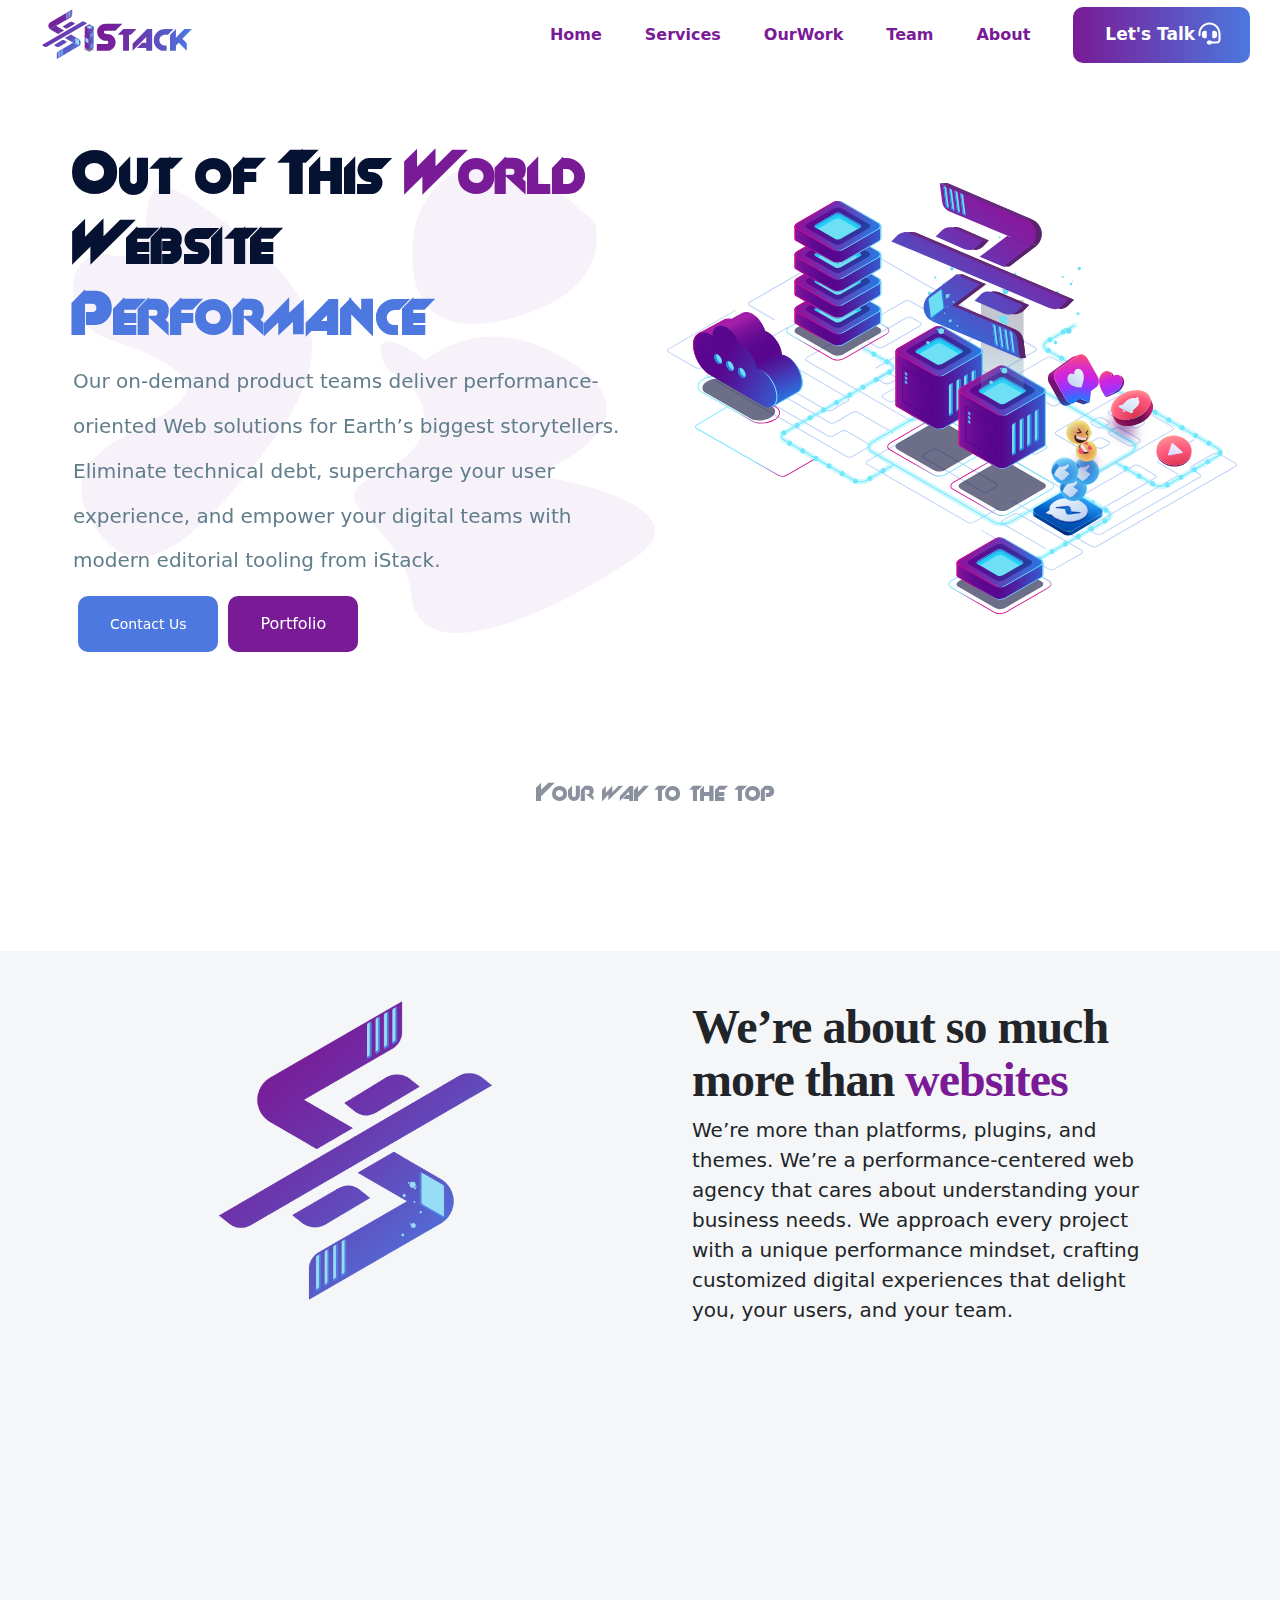
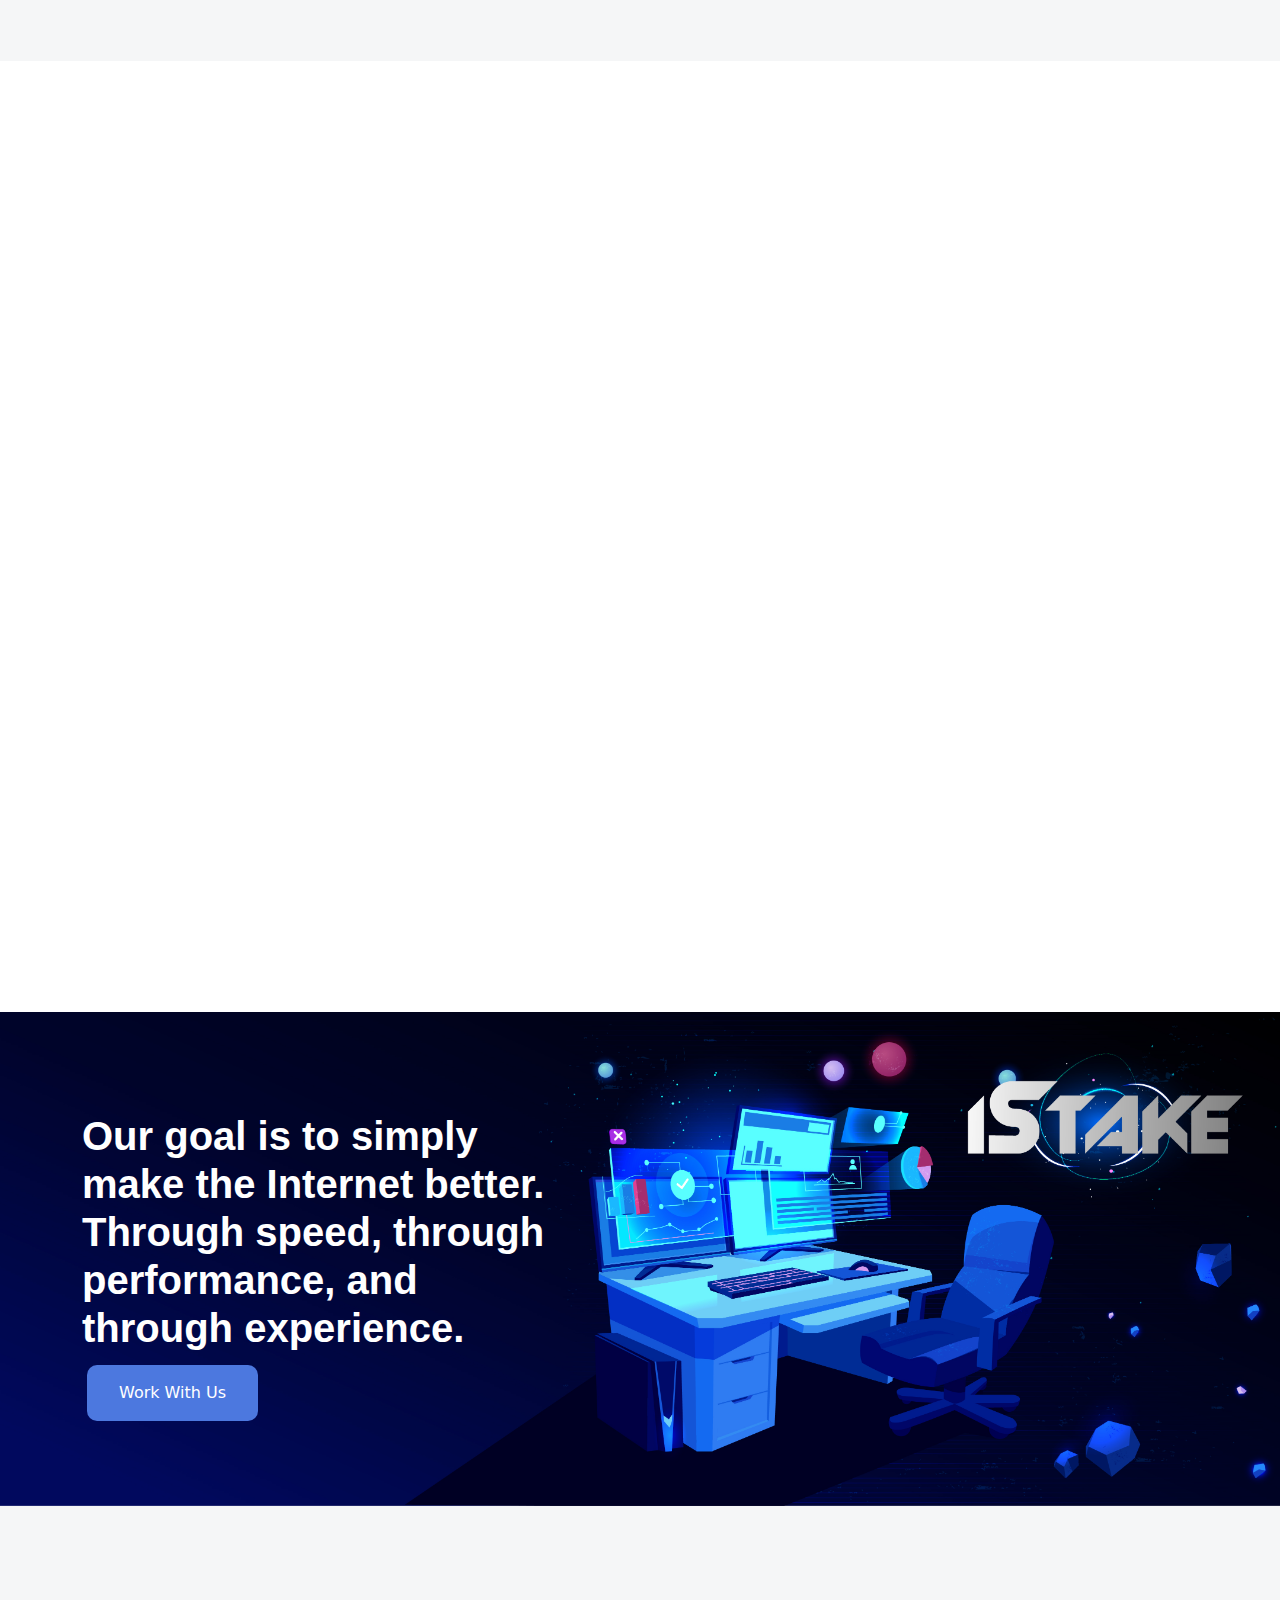
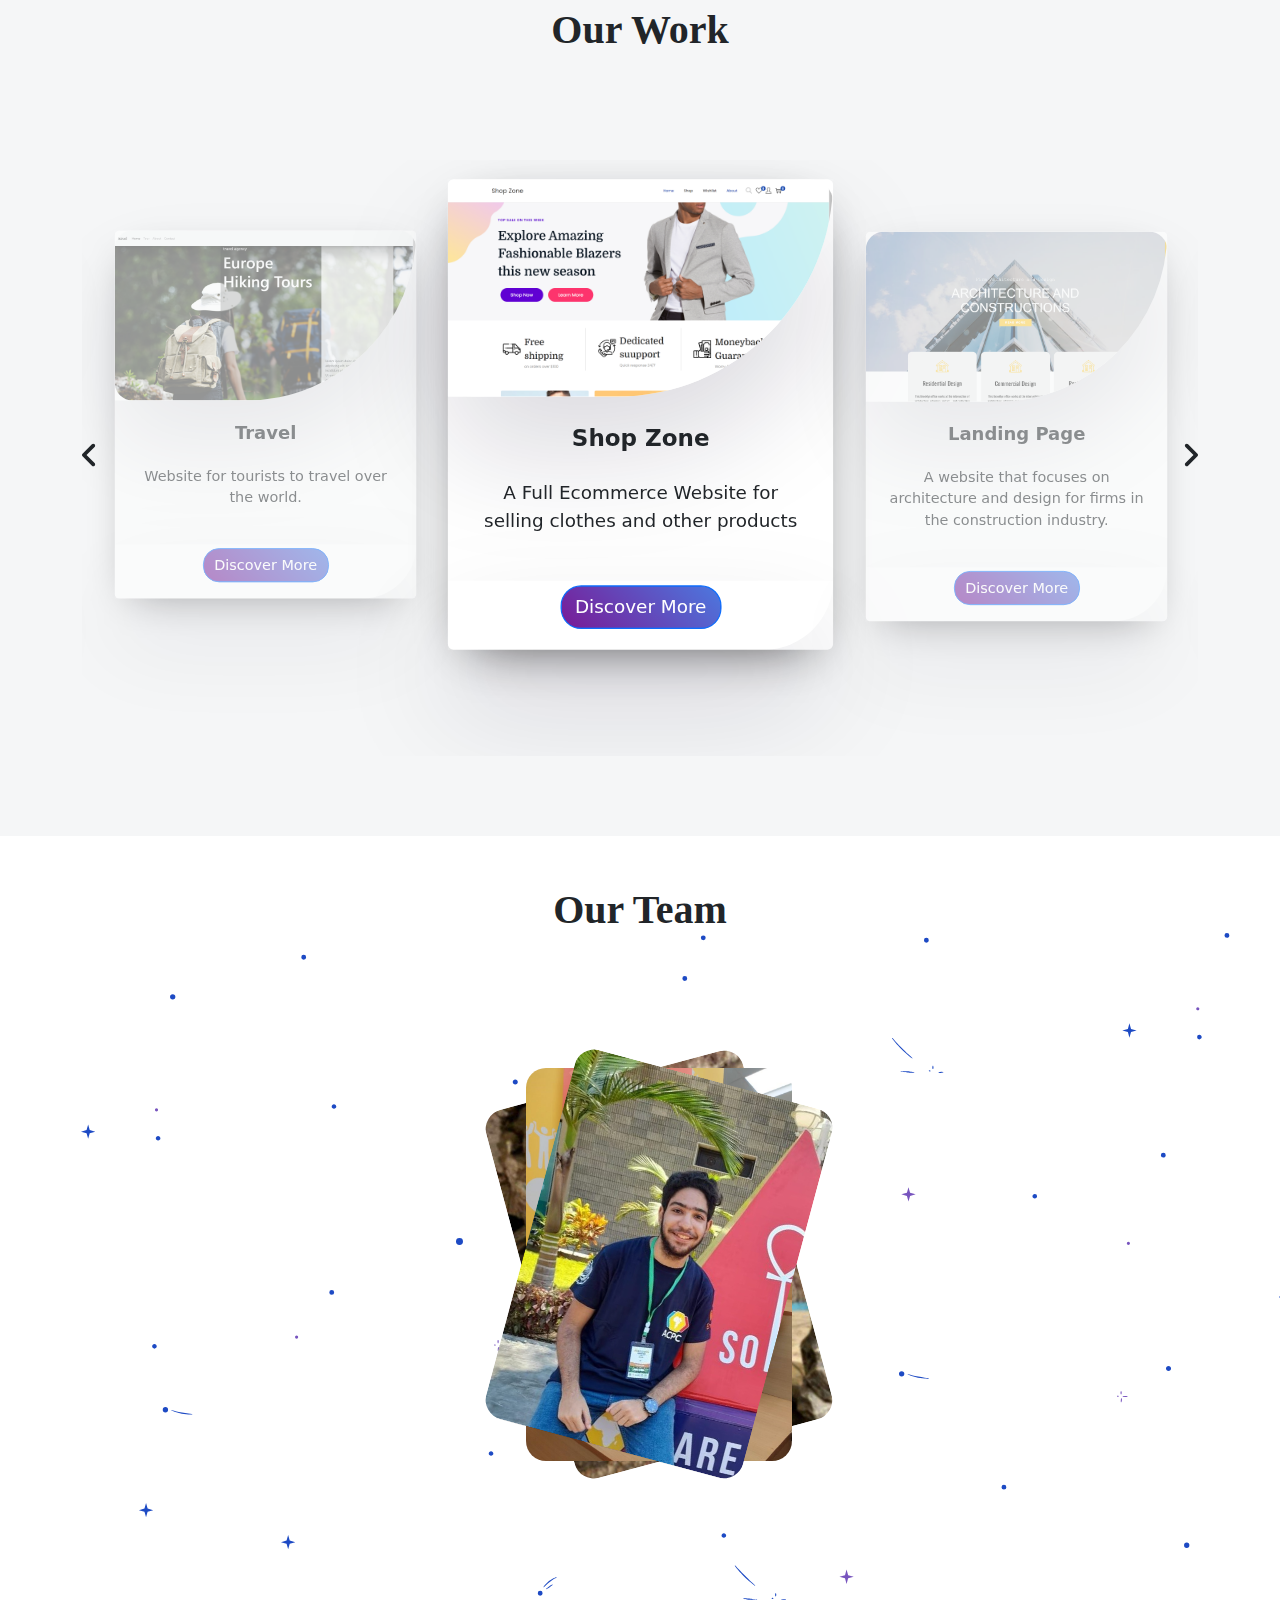
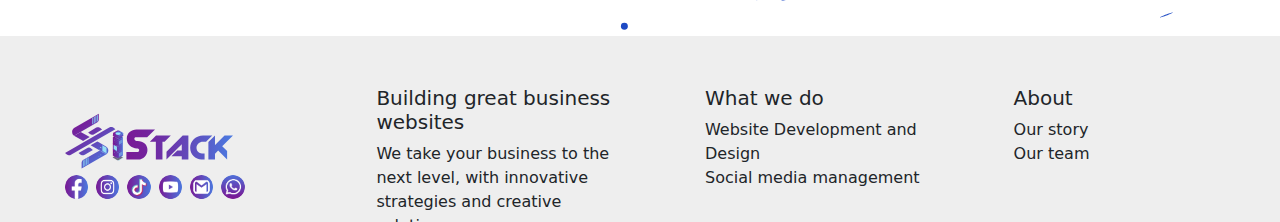
==== index.html @ cc48e47a "AddPage" ====
<!DOCTYPE html>
<html lang="en">
<head>
    <meta charset="UTF-8">
    <meta name="viewport" content="width=device-width, initial-scale=1.0">
    <link rel="stylesheet" href="cssFiles/css/all.min.css">
    <link rel="stylesheet" href="cssFiles/css/bootstrap.min.css">
    <link rel="stylesheet" href="aos.css">
    <link rel="stylesheet" href="style.css">
    <link rel="stylesheet" href="team.css">
    <link rel="stylesheet" href="responsive.css">
    <link rel="stylesheet" href="owl.carousel.min.css">
    <link rel="stylesheet" href="styleSlider.css">
    <link rel="icon" type="image/x-icon" href="Images/brand.png">
    <title>iStack</title>
    
</head>
<body>

    <div class="loading">
        <img src="Images/StackAnimation.gif" alt="">
    </div>
    <!-- 
        5rem 80%
        ?    100%
    -->
    <!-- <img src="Images/HOME.svg" class="RightImageEdited" alt=""  > -->
    <nav class="nav nav-bar" style="position: revert;">
        <div class="barbar"></div>
            <div class="row">
                <div class="col-lg-3" style="height: 100%;z-index: 50;">
                    <!-- <span class="LogoSpan">WebStack</span> -->
                    <img src="Images/Istack 6.svg" width="150px" alt="">
                </div>
    
                <div class="col-lg-9 RightNav" style="position: relative;
                height: 100%;
                z-index: 162;">
                    <ul class="list-unstyled">
                        <li class="list-inline-item"><a href="">Home</a></li>
                        <li class="list-inline-item"><a href="#Services">Services</a> </li>
                        <li class="list-inline-item"><a href="#OurWork">OurWork</a> </li>
                        <li class="list-inline-item"><a href="#Team"> Team</a></li>
                        <li class="list-inline-item"><a href="">About</a> </li>
                        <li class="list-inline-item"><button class="btn btn-primary TalkBtn">Let's Talk <i class="fa-solid fa-headset"></i></button> </li>
                    </ul>
                </div>
            </div>
    </nav>

    <!-- First Section -->
    <section class="FirstSection" style="padding-top: 70px; " >
        <div class="FirstContainer">
            <div class="row">
                <div class="col-lg-6 RightSideText" style="position: relative;" data-aos="fade-right">
                    <img src="Images/text background.svg" style="opacity: 20%; position: absolute;z-index: -1;" alt="">
                    <h1>Out of This 
                        <span>
                            World
                        </span> Website     
                        <br> 
                        <span style="color: #4C78DF;">Performance</span>
                    </h1>
                    <h5>
                        Our on-demand product teams deliver performance-oriented Web 
                        solutions for Earth’s biggest storytellers. Eliminate technical debt, 
                        supercharge your user experience, and empower your digital teams with modern 
                        editorial tooling from iStack.
                    </h5>
                    
                    <div style="display: flex;
                    justify-content: center;">
                        <button class="LearnBtn" style="font-size: 14px;">Contact Us</button>
                        <button class="LearnBtn">Portfolio</button>
                    </div>
                    

                </div>
                <div class="col-lg-6 RightImage" style="display: flex;justify-content: center; 
                align-items: center;" data-aos="fade-left" >
                <!-- data-aos="fade-left" -->
                    <img  src="Images/HOME.svg" width="100%" alt="">
                </div>
                <div class="col-lg-12 BrandContainer">
                    <div class="row">

                        <div class="col-lg-12 BrandHeader" data-aos="fade-down">
                            <h3>Your way to the top</h3>
                        </div>
                        

                        <div class="col-lg-3 Brand" data-aos="fade-right">
                            <img src="Images/Asp2.png" width="120px" alt="" >
                            <span>Asp.Net</span>
                        </div>

                        <div class="col-lg-3 Brand" data-aos="fade-right">
                            <img src="Images/React.png" width="70px" alt="">
                            <span>React</span>
                        </div>

                        <div class="col-lg-3 Brand" data-aos="fade-left">
                            <img src="Images/Angular.png" width="80px" alt="" >
                            <span>Angular</span>
                        </div>

                        <div class="col-lg-3 Brand"  data-aos="fade-left">
                            <img src="Images/Wordpress.png" width="80px" alt="">
                            <span>Wordpress</span>
                        </div>

                    </div>
                </div>
            </div>
        </div>

    </section>
    <div data-aos="fade-down" style="display: none !important; width: 100%; display: flex; justify-content: center;align-items: start; position: relative;">
        <img src="Images/UnderLine.png" width="50%" alt="" style="position: absolute; top: -55px;z-index: 1;">
        <img src="Images/UnderLine.png" width="50%" alt="" style="position: absolute; top: -55px; left: 50%; z-index: 1;">
    </div>
    <section class="WeAreSection">
        <div class="container">
            <div class="row">
                <div class="col-lg-6 WeAreLeft">
                    <img src="Images/brand.png" width="50%" alt="">
                </div>
                <div class="col-lg-6 WeAreRight">
                    <h1>    
                        We’re about so much <br> more than <span> websites</span>
                    </h1>
                    <h5>
                        We’re more than platforms, plugins, 
                        and themes. We’re a performance-centered 
                        web agency that cares about  understanding 
                        your business needs. We approach every project with a 
                        unique performance mindset, crafting customized digital 
                        experiences that delight you, your users, and your team.
                    </h5>
                    
                </div>
                
            </div>
        </div>
    </section>
    <section class="ConsCardsSection" style="overflow: hidden; padding-bottom: 80px;">
        <div class="container">
            <div class="row">
                <div class="col-lg-4"  data-aos="fade-right">
                    <div class="card CardsCons">
                        <h4>Page Speed</h4>
                        <span>How quickly can you deliver a digital experience to your users?
                        </span>
                    </div>
                </div>
                <div class="col-lg-4" data-aos="flip-right"> 
                    <div class="card CardsCons">
                        <h4>Delightful Outcomes</h4>
                        <span>How easily can users navigate and use your site?
                        </span>
                    </div>
                </div>               
                <div class="col-lg-4" data-aos="fade-left">
                    <div class="card CardsCons">
                        <h4>Reliability</h4>
                        <span>How well does your site continue to deliver the best possible experience?
                        </span>
                    </div>
                </div>
            </div>
        </div>

        <div data-aos="fade-up"  style="display: none !important; width: 100%; display: flex; justify-content: center;align-items: start; position: relative;">
            <img src="Images/UnderLine.png" width="50%" alt="" style="transform: rotate(180deg); position: absolute; bottom: -130px;z-index: 1;">
            <img src="Images/UnderLine.png" width="50%" alt="" style="transform: rotate(180deg); position: absolute; bottom: -130px; right: 50%; z-index: 1;">
        </div>
    </section>

    <section id="Services" class="ServicesSection">
        <div class="Servcontainer">
            <div class="row">
                <div class="col-lg-12 ServicesHeader" style="padding: 20px;" data-aos="fade-down">
                    <h1>Our Services</h1>
                </div>

                <div class="row" style="justify-content: center;">
                    




                                        <!-- Landing Pages Card -->

                    
                                        <div class="col-lg-5 card CardsContainer ServicesCard" style="height: auto; padding: 0;
                                        box-shadow: rgba(60, 64, 67, 0.3) 0px 1px 2px 0px, rgba(60, 64, 67, 0.15) 0px 2px 6px 2px;                    
                                        border-radius: 20px !important;" data-aos="fade-right">
                                            <div class="" style="padding-left: 30px; height: 100%;">
                    
                                                <div class="row" style="height: 100%;"> 
                    
                                                    <div class="col-lg-5" style="display: flex; justify-content: center; flex-direction: column;">
                                                        <div class="col-lg-12 ServicesCardHeader">
                                                            <h1 style="font-family: slant; font-size: 45px; text-wrap: nowrap; color: #5e1473;">Landing <br> Pages</h1>
                                                        </div>
                                                        <div class="col-lg-12 CardText">
                                                            <span style="color: #5e1473;">Eye-catching designs and high-performance optimization to boost conversions and maximize your returns.</span>
                                                        </div>
                                                        <div class="col-lg-12 DiscoverBtn">
                                                            <a class="btn" style=" background-color: #5e1473; color: white; padding: 10px 12px 10px 12px; font-size: 14px; border-radius: 20px;" href="">Read More</a>
                                                        </div>
                                                    </div>
                    
                                                    <div class="col-lg-7">
                                                        <img src="Images/landing_pagesCard.png" width="100%" height="100%" alt="">
                                                    </div>
                                                    
                                                </div>
                    
                                            </div>
                                        </div>
                    
                    





                                        

                    <!-- Ecommerce Card -->
                    <div class="col-lg-5 card CardsContainer ServicesCard" style="height: auto; padding: 0;
                    box-shadow: rgba(60, 64, 67, 0.3) 0px 1px 2px 0px, rgba(60, 64, 67, 0.15) 0px 2px 6px 2px;                    
                    border-radius: 20px !important;" data-aos="fade-left">
                    <div class="" style="padding-left: 30px; height: 100%;">

                        <div class="row" style="height: 100%;">

                            <div class="col-lg-5" style="display: flex; justify-content: center; flex-direction: column;">
                                <div class="col-lg-12 ServicesCardHeader">
                                    <h1 style="font-family: slant; font-size: 45px; text-wrap: nowrap; color: #9e005d;">Ecommerce <br> Solutions</h1>
                                </div>
                                <div class="col-lg-12 CardText">
                                    <span style="color: #9e005d;">Empower your online presence with powerful, flexible platforms for seamless growth and success.</span>
                                </div>
                                <div class="col-lg-12 DiscoverBtn">
                                    <a class="btn" style=" background-color: #9e005d; color: white; padding: 10px 12px 10px 12px; font-size: 14px; border-radius: 20px;" href="">Read More</a>
                                </div>
                            </div>

                            <div class="col-lg-7">
                                <img src="Images/ecommerce_card.png" width="100%" height="100%" alt="">
                            </div>
                            
                        </div>

                    </div>
                </div>
                    

                    <!-- Portfolio card -->
                    <div class="col-lg-5 card CardsContainer ServicesCard" style="height: auto; padding: 0;
                        box-shadow: rgba(60, 64, 67, 0.3) 0px 1px 2px 0px, rgba(60, 64, 67, 0.15) 0px 2px 6px 2px;                    
                        border-radius: 20px !important;" data-aos="fade-right">
                        <div class="" style="padding-left: 30px; height: 100%;">

                            <div class="row" style="height: 100%;">

                                <div class="col-lg-5" style="display: flex; justify-content: center; flex-direction: column;">
                                    <div class="col-lg-12 ServicesCardHeader">
                                        <h1 style="font-family: slant; font-size: 45px; text-wrap: nowrap; color: #2B6299;">Portfolio</h1>
                                    </div>
                                    <div class="col-lg-12 CardText">
                                        <span style="color: #2B6299;">Elevate your brand with our captivating portfolio, showcasing excellence in design and innovation.</span>
                                    </div>
                                    <div class="col-lg-12 DiscoverBtn">
                                        <a class="btn btn-primary" style=" background-color: #2B6299; color: white; padding: 10px 12px 10px 12px; font-size: 14px; border-radius: 20px;" href="">Read More</a>
                                    </div>
                                </div>

                                <div class="col-lg-7">
                                    <img src="Images/portCard.png" width="100%" height="100%" alt="">
                                </div>
                                
                            </div>

                        </div>
                    </div>








                    






<!-- Platforms Card -->


                    
                    <div class="col-lg-5 card CardsContainer ServicesCard" style="height: auto; padding: 0;
                    box-shadow: rgba(60, 64, 67, 0.3) 0px 1px 2px 0px, rgba(60, 64, 67, 0.15) 0px 2px 6px 2px;                    
                    border-radius: 20px !important;" data-aos="fade-left">
                        <div class="" style="padding-left: 30px;height: 100%;">

                            <div class="row" style="height: 100%;">

                                <div class="col-lg-5" style="display: flex; justify-content: center; flex-direction: column;">
                                    <div class="col-lg-12 ServicesCardHeader">
                                        <h1 style="font-family: slant; font-size: 45px; text-wrap: nowrap; color: #3c36ba;">Platforms</h1>
                                    </div>
                                    <div class="col-lg-12 CardText">
                                        <span style="color: #3c36ba;">Empower your online presence with powerful, flexible platforms for seamless growth and success.</span>
                                    </div>
                                    <div class="col-lg-12 DiscoverBtn">
                                        <a class="btn btn-primary" style=" background-color: #3c36ba; color: white; padding: 10px 12px 10px 12px; font-size: 14px; border-radius: 20px;" href="">Read More</a>
                                    </div>
                                </div>

                                <div class="col-lg-7">
                                    <img src="Images/platformsCard.png" width="100%" height="100%" alt="">
                                </div>
                                
                            </div>

                        </div>
                    </div>










                    
                </div>
                



            </div>
        </div>
    </section>



    <section class="GoalSection">
        <div class="container">
            <div class="row">
                <div class="col-lg-6  GoalHeader">
                    <div class="row">
                        <div class="col-lg-12 GoalHeaderContainer">
                            <h1>Our goal is to simply make 
                                the Internet better. Through speed, 
                                through performance, and through experience.
                            </h1>
                        </div>
                        <div class="col-lg-12">
                            <button class="LearnBtn">Work With Us</button>
                        </div>
                    </div>
                </div>
                <!-- <div class="col-lg-6">
                    <img src="Images/Goal.png" width="100%" alt="">
                </div> -->
            </div>
        </div>
    </section>



    <section id="OurWork" class="OurWorkSection">
        <div class="container">
            <div class="row WorkCardsContainer">
                <div class="col-lg-12 WorkHeader">
                    <h1>
                        Our Work
                    </h1>
                </div>
                <div class="col-lg-12">
                    <div id="slider" class="pt-5">
                        <div>
                            <div class="slider">
                                <div class="owl-carousel">
                                    <div class="slider-card">
                                        <div class="d-flex justify-content-center align-items-center mb-4">
                                            <img src="Images/Ecommerce1.png" alt="" >
                                        </div>
                                        <h5 class="mb-0 text-center"><b>Shop Zone</b></h5>
                                        <p class="text-center p-4">A Full Ecommerce Website for selling clothes and other products                                        </p>
                                        <div class="col-lg-12" style="
                                                display: flex;
                                                justify-content: center;
                                                align-items: center;
                                                padding-bottom: 18px;
                                                padding-top: 4px;
                                            ">
                                                <a href="https://dev-shop-zone.pantheonsite.io/" class="btn btn-primary" style="
                                                background-image: linear-gradient(45deg, #791a96,#4C78DF);
                                                border-radius: 18px;
                                            ">Discover More</a>
                                        </div>
                                    </div>
                                    <div class="slider-card">
                                        <div class="d-flex justify-content-center align-items-center mb-4">
                                            <img src="Images/LandingPageScreen.png" alt="">
                                        </div>
                                        <h5 class="mb-0 text-center"><b>Landing Page</b></h5>
                                        <p class="text-center p-4">A website that focuses on architecture and design for firms in the construction industry.</p>
                                        
                                        <div class="col-lg-12" style="
                                                display: flex;
                                                justify-content: center;
                                                align-items: center;
                                                padding-bottom: 18px;
                                                padding-top: 4px;
                                            ">
                                                <a href="https://kerolosaminfahmy.github.io/Template1-/" class="btn btn-primary" style="
                                                background-image: linear-gradient(45deg, #791a96,#4C78DF);
                                                border-radius: 18px;
                                            ">Discover More</a>
                                        </div>
                                    </div>
                                    <div class="slider-card">
                                        <div class="d-flex justify-content-center align-items-center mb-4">
                                            <img src="Images/PlatformScreen.png" alt="">
                                        </div>
                                        <h5 class="mb-0 text-center"><b>Elka2ed Platform</b></h5>
                                        <p class="text-center p-4">An Educational Platform for Students in High-School.</p>
                                        <div class="col-lg-12" style="
                                        display: flex;
                                        justify-content: center;
                                        align-items: center;
                                        padding-bottom: 18px;
                                        padding-top: 4px;
                                    ">
                                        <a href="http://anton123-001-site1.atempurl.com/" class="btn btn-primary" style="
                                        background-image: linear-gradient(45deg, #791a96,#4C78DF);
                                        border-radius: 18px;
                                    ">Discover More</a>
                                </div>
                                    </div>
                                    <div class="slider-card">
                                        <div class="d-flex justify-content-center align-items-center mb-4">
                                            <img src="Images/FeanScreen.png" alt="">
                                        </div>
                                        <h5 class="mb-0 text-center"><b>Fean</b></h5>
                                        <p class="text-center p-4"> online menu of food for a restaurant It allows customers to view the menu items, prices, and descriptions.</p>
                                        <div class="col-lg-12" style="
                                        display: flex;
                                        justify-content: center;
                                        align-items: center;
                                        padding-bottom: 18px;
                                        padding-top: 4px;
                                    ">
                                        <a href="https://kerolosaminfahmy.github.io/Feane/" class="btn btn-primary" style="
                                        background-image: linear-gradient(45deg, #791a96,#4C78DF);
                                        border-radius: 18px;
                                    ">Discover More</a>
                                </div>
                                    </div>
                                    <div class="slider-card">
                                        <div class="d-flex justify-content-center align-items-center mb-4">
                                            <img src="Images/CleaningScreen.png" alt="">
                                        </div>
                                        <h5 class="mb-0 text-center"><b>Cleaning company</b></h5>
                                        <p class="text-center p-4">A website for Booking cleaning services in USA.</p>
                                        <div class="col-lg-12" style="
                                        display: flex;
                                        justify-content: center;
                                        align-items: center;
                                        padding-bottom: 18px;
                                        padding-top: 4px;
                                    ">
                                        <a href="http://samanthas5starcleaning.com/" class="btn btn-primary" style="
                                        background-image: linear-gradient(45deg, #791a96,#4C78DF);
                                        border-radius: 18px;
                                    ">Discover More</a>
                                </div>
                                    </div>
                                    <div class="slider-card">
                                        <div class="d-flex justify-content-center align-items-center mb-4">
                                            <img src="Images/CinmaHub.png" alt="">
                                        </div>
                                        <h5 class="mb-0 text-center"><b>Cinema-Hub</b></h5>
                                        <p class="text-center p-4">A Full-Stack Project for watching Movies and series.</p>
                                        <div class="col-lg-12" style="
                                        display: flex;
                                        justify-content: center;
                                        align-items: center;
                                        padding-bottom: 18px;
                                        padding-top: 4px;
                                    ">
                                        <button class="btn btn-primary" style="
                                        background-image: linear-gradient(45deg, #791a96,#4C78DF);
                                        border-radius: 18px;
                                    ">Discover More</button>
                                </div>
                                    </div>
                                    <div class="slider-card">
                                        <div class="d-flex justify-content-center align-items-center mb-4">
                                            <img src="Images/AnimeScreen.png" alt="">
                                        </div>
                                        <h5 class="mb-0 text-center"><b>Anime Store</b></h5>
                                        <p class="text-center p-4">An online platform that allows customers to choose from a wide range of products.</p>
                                        <div class="col-lg-12" style="
                                        display: flex;
                                        justify-content: center;
                                        align-items: center;
                                        padding-bottom: 18px;
                                        padding-top: 4px;
                                    ">
                                        <button class="btn btn-primary" style="
                                        background-image: linear-gradient(45deg, #791a96,#4C78DF);
                                        border-radius: 18px;
                                    ">Discover More</button>
                                </div>
                                    </div>
                                    <div class="slider-card">
                                        <div class="d-flex justify-content-center align-items-center mb-4">
                                            <img src="Images/Travel.png" alt="">
                                        </div>
                                        <h5 class="mb-0 text-center"><b>Travel</b></h5>
                                        <p class="text-center p-4">Website for tourists to travel over the world.</p>
                                        <div class="col-lg-12" style="
                                        display: flex;
                                        justify-content: center;
                                        align-items: center;
                                        padding-bottom: 18px;
                                        padding-top: 4px;
                                    ">
                                        <a href="https://atn20222.github.io/Traveling/" class="btn btn-primary" style="
                                        background-image: linear-gradient(45deg, #791a96,#4C78DF);
                                        border-radius: 18px;
                                    ">Discover More</a>
                                </div>
                                    </div>
                                </div>
                            </div>
                        </div>
                    </div>
                </div>
            </div>
        </div>
    </section> 






    <section id="Team" class="TeamSection">
        <div class="container">


                <div class="row" style="justify-content: center;align-items: center;">
                    <div class="col-lg-12">
                        <h1 class="text-center">
                            Our Team
                        </h1>
                    </div>                    
                    <div class="col-lg-7 description">
                    <div class="row">
                        <div class="col-lg-5">
                        <div class="card DescriptionImage">
                            <img src="Images/Anton.jpg" alt="">
                        </div>
                        </div>
                        <div class="col-lg-7 centerFlex">
                        <p id="DescriptionText" class="DescriptionText"></p>
                        </div>
                    </div>
                    </div>
                    <div class="col-lg-5 MainSectionCards" style="height: 564px;">
                    <div role-attribute="Full-Stack Dev." descriptiontextattr="Kerollos Amin with three years of experience as a FullStack developer and is currently the head of the Web Committee at Support ASU Ain Shams University." class="TopCard card AntonCards centerFlex">
                    <img width="80%" src="Images/kerolos.jpg" alt="">
                    </div>
                    <div role-attribute="Full-Stack Dev." descriptiontextattr="Anton Abdalla FullStack developer." class="MidCard card AntonCards centerFlex">
                        <img width="80%" src="Images/Anton.jpg" alt="">
                    </div>
                    <div role-attribute="Designer" descriptiontextattr="Abdullah Mahmoud , Graphic designer and Social media manager
                    " class="BottomCard card AntonCards centerFlex">
                        <img width="80%" src="Images/Abdalla.jpg" alt="">
                    </div>
                    </div>
                </div>


            </div>
        </div>
    </section>









    <!-- 

        <section>
            <div class="container">
                <div class="row" style="display: flex; justify-content: center; align-items: center;">
                    <div class="col-lg-6">
                        <div class="row" style="height: 100%; display: flex; justify-content: center; align-items: center;">
                            <div class="col-lg-12" >
                                <img src="Images/dot.png" width="30%" height="100%" alt="">
                            </div>
                            <div class="col-lg-12">
                                <img src="Images/I.png" width="40%" height="100%" alt="">
                            </div>
                        </div>
                    </div>
                </div>
            </div>
        
        </section> -->





<footer>
    <div class="Footercontainer">
        <div class="row">
            <div class="col-lg-3">
                <img src="Images/Istack 6.svg" width="60%" alt="">
                <ul class="list-unstyled SocialFooterIcons">
                    <li class="list-inline-item"><a href=""><img src="Images/facebook.png" alt=""></a> </li>
                    <li class="list-inline-item"><a href=""><img src="Images/Instagram.png" alt=""></a> </li>
                    <li class="list-inline-item"><a href=""><img src="Images/TikTok.png" alt=""></a> </li>
                    <li class="list-inline-item"><a href=""> <img src="Images/YouTube.png" alt=""></a> </li>
                    <li class="list-inline-item"><a href="">  <img src="Images/Gmail.png" alt=""></a></li>
                    <li class="list-inline-item"> <a href=""><img src="Images/Whatsapp..png" alt=""></a></li>
                </ul>
            </div>
            <div class="col-lg-3">
                <h5>Building great business websites</h5>
                <span>
                    We take your business to the next level,
                    with innovative strategies and creative solutions.
                </span>
            </div>
            <div class="col-lg-3">
                <h5>
                    What we do
                </h5>
                <ul class="list-unstyled">
                    <li class="list-item">Website Development and Design</li>
                    <li class="list-item">Social media management</li>
                </ul>
            </div>
            <div class="col-lg-3">
                <h5>
                    About
                </h5>
                <ul class="list-unstyled">
                    <li class="list-item">Our story</li>
                    <li class="list-item">Our team</li>
                </ul>
            </div>
            <div class="col-lg-12" style="display: flex;justify-content: center;align-items: start;">
                <hr style="background-color: #791a96; width: 60%;">
            </div>
            <div class="col-lg-8 CopyRights">
                <span>2023© iStack - All rights reserved - Terms of Use - Privacy Policy </span>
            </div>

        </div>
    </div>

</footer>


    <script src="https://ajax.googleapis.com/ajax/libs/jquery/3.6.0/jquery.min.js"></script>
    <script src="owl.carousel.min.js"></script>
    <script src="main.js"></script>
    <script src="team.js"></script>
        <script src="cssFiles/js/all.min.js"></script>
        <script src="cssFiles/js/bootstrap.bundle.min.js"></script>
    <script src="aos.js"></script>
    <script>
        AOS.init({
    duration: 1200,
    });
    </script>
</body>
</html>
---- style.css ----
*{
    box-sizing: border-box;
    padding: 0;
    margin: 0;
}
body{
    position: relative;
    overflow-x: hidden;

}
.loading{
    display: flex;
    justify-content: center;
    align-items: center;
    position: fixed;
    height: 100vh;
    width: 100%;
    z-index: 10000;
    background-color: white;

}
.loading img{
    width: 300px;
}
section{
    overflow: hidden;

}
@font-face {
    font-family: 'Slant';
    src: url('fonts/Slant/SLANT.TTF');
    
  }
  @font-face {
    font-family: 'Croiss';
    src: url('fonts/CroissantOne/CroissantOne-Regular.ttf');
    
  }
nav{
    position: sticky;
    z-index: 1000;
    top: 0;
    background-color: #061231;
    background-color: white;
    min-height:70px;
    display: flex;
    justify-content: center;
    align-items: center ;
    transition: all .5s ease-in-out;
}
nav .row{
    height: 100%;
    width: 100%;
    padding-left: 30px;
}
.LogoSpan{
    font-family: Slant;
    color: white;
    font-size: 40px;
}

.RightNav{
    height: 100%;
    display: flex;
    justify-content: end;
    align-items: center;
    align-self: center;
    padding-right: 30px;

}
.RightImageEdited{
    position: absolute;
    top: 0;
    z-index: 100;
    width: 100%;
    right: -366px;
    height: 717px;
    transform: translateX(100%);
    opacity:0;
    transition: all .8s ease-in-out;

}
.FadeImageAnimation{
    transform: translateX(0) !important;
}

.RightNav ul {
    height: 100%;
    display: contents;
}
.RightNav ul li{
    padding-left: 35px;
}
.RightNav ul li a{
    transition: all .2s linear;
    font-size: 16px;
    text-decoration: none;
    color: white;
    color: #607d8b;
    color: #791A96;
    font-weight: 600;
    
}
.RightNav ul li:hover a{
    color: #4C78DF;
}
.RightNav ul li button{
    padding: 15px 32px 15px 32px;
    /* height: 70px; */
    border: #fff;
    border-radius: 10px;
    color: #fff;
    /* background: #1d4ac4; */
    background-image: linear-gradient(90deg, #791A96, #4C78DF);
    font-weight: 600;
    font-size: 17px;
    transition: none !important;
    transition: all .3s linear;
}
.RightNav ul li button svg{
    scale: 1.3;
}
.barbar{
    height: 5px;
    width: 0%;
    position: absolute;
    bottom: -5px;
    /* background: #330b72; */
    background-image: linear-gradient(to right ,#791A96,#4C78DF);
    /* background-color: #7228a1; */
    z-index: 60;
    transition: all .5s linear;
    /* width: 100%; */
    border-bottom-right-radius: 50px;
    border-top-right-radius: 50px;
    left: 0;
    z-index: 48;
}
/* first section */
.FirstSection{
    position: relative;
    background-color: #061231;
    background-color: white;
    min-height: 700px;
    z-index: 10;
}
.FirstContainer{
    margin: 0;
    padding: 0;
    padding-left: 43px;
    padding-right: 43px;
}
.RightSideText{
    display: flex;
    justify-content: center;
    align-items: start;
    flex-direction: column;

}
.RightSideText h1{
    font-family: Cambria, Cochin, Georgia, Times, 'Times New Roman', serif;
    color: #fff;
    font-size: 4rem;
    font-weight: 600;
    letter-spacing: -1px;
    line-height: 1.1;

    font-family: Slant;
    color: #061231;
    letter-spacing: 1.5px;
}

.RightSideText h1 span{
    color:#791A96  ;
}
.RightSideText h5{
    font-weight: 400 !important;
    color: #fff;
    color: #607d8b;
    font-size: 20px;
    line-height:2.8rem;
}

.LearnBtn{
    transition: all .2s linear;
    margin-top: 8px;
    border: none;
    font-size: 16px;
    font-weight: 500;
    outline: none;
    background-color: #4C78DF !important;
    color: white;
    padding: 16px 32px 16px 32px;
    border-radius: 10px;
    margin: 5px;
}
.LearnBtn:nth-child(2){
    background-color: #791A96 !important;
    color: white;
}
.LearnBtn:nth-child(2):hover{
    background-color: #4C78DF !important;
    color: white;
}
.LearnBtn:hover{
    background-color:#791A96 !important;
    font-weight: 600;
    scale: 1.1;
}
.RightImage img{
    transition: all .5s ease-in-out;
    animation-name: ScalingAnimation;
    animation-duration: 3s;
    animation-iteration-count: infinite;
    scale: 1;
    position: relative;
    top: 0px;
}

/* 
@keyframes ScalingAnimation {
    0%{
        scale: 1.4;
        top: 15px;
    }

    100%{
        scale: 1;
        top: 15px;
    }
} */

/* .RightImage:hover img{
    scale: 1.1;
    top: 10px;
} */

.BrandContainer{
    margin-top: 100px;
    min-height: 80px;
    padding: 20px;
}
.BrandHeader{
    text-align: center;
    display: flex;
    justify-content: center;
    align-items: center;
}
.BrandHeader h3{
    text-align: center;
    display: flex;
    justify-content: center;
    align-items: center;
    color: #8b909e;
    font-family: Slant;
}

.Brand{
    text-align: center;
    display: flex;
    justify-content: center;
    align-items: center;
}
.Brand span{
    text-align: center;
    display: flex;
    justify-content: center;
    align-items: center;
    font-size: 30px;
    font-family: Croiss;
    font-weight: 800;
    color: #a8aebd;
}

.WeAreSection{
    padding-top: 50px;
    background-color: #f5f6f7;
}

.WeAreLeft{
    text-align: center;
    display: flex;
    justify-content: center;
    align-items: start;
}

.WeAreRight h1{
    font-family: Cambria, Cochin, Georgia, Times, 'Times New Roman', serif;
    font-size: 3rem;
    font-weight: 600;
    letter-spacing: -1px;
    line-height: 1.1;
    padding-left: 40px;
    padding-right: 40px;
}
.WeAreRight h1 span{
    color: #791A96;
}

.WeAreRight h5{
    line-height: 1.5;
    font-weight: 400;
    padding-left: 40px;
    padding-right: 40px;
}
.ConsCardsSection{
    padding: 40px;
    background-color: #f5f6f7;
}

.CardsContainer:nth-child(1){
    /* border-bottom-right-radius: 70px !important; */
    /* border-top-left-radius: 70px !important; */
}


.CardsContainer:nth-child(2){
    /* border-bottom-left-radius: 70px !important; */
    /* border-top-right-radius: 70px !important; */
}


.CardsContainer:nth-child(3){
    /* border-top-right-radius: 70px !important; */
    /* border-bottom-left-radius: 70px !important; */
}


.CardsContainer:nth-child(4){
    /* border-top-left-radius: 70px !important; */
    /* border-bottom-right-radius: 70px !important; */
}
.CardsCons{
    padding: 40px;
    margin: 10px;
    box-shadow: 0 0 1px rgba(0, 0, 0, 0.04), 0 0 2px rgba(0, 0, 0, 0.06), 0 4px 8px rgba(0, 0, 0, 0.04);
}
.CardsCons h4{
    font-family: Cambria, Cochin, Georgia, Times, 'Times New Roman', serif;
    font-weight: 500;
}


.ServicesSection{
    padding-top: 50px;
}
.ServicesSection .container .row{
    display: flex;
    justify-content: start;
    align-items: center;
}
.ServicesHeader{
    display: flex;
    justify-content: center;
    align-items: center;
}
.ServicesHeader h1{
    font-size: 3rem;
    font-weight: 600;
    font-family: Cambria, Cochin, Georgia, Times, 'Times New Roman', serif;

}
h1{
    font-family: Cambria, Cochin, Georgia, Times, 'Times New Roman', serif;

}
.ServicesCardHeader{
    margin-bottom: 10px !important;
}

.ServicesCard{
    outline: none;
    margin: 20px;
    margin-left: 40px;
    border: none !important;
    padding: 30px;
    /* box-shadow: 0 0 1px rgba(0, 0, 0, 0.04), 0 0 2px rgba(0, 0, 0, 0.06), 0 4px 8px rgba(0, 0, 0, 0.04); */
    border-radius: 0 !important;


}
.CardImage img{
    max-width:110px;
    min-width: 110px;
}
.CardText{
    margin-bottom: 15px !important;
}

.DiscoverBtn{
    margin-top: 10px !important;
    margin-bottom: 10px !important;
    padding-left: 20px;
}

.DiscoverBtn a{
    text-decoration: none;
    font-weight: 600;
    transition: all .2s linear;
    color: #0d6efd;
    padding: 0;
}
.DiscoverBtn a:hover{
    scale: 1.1;
    color: #1d4ac4;
    text-decoration: underline;
}


.DiscoverBtn a svg{
    padding-left:5px !important;
    /* vertical-align: -4px; */
    position: relative;
    top: 2px;
}





.GoalSection{
    background-image: url(Images/pic1.jpg);
    background-size: cover;
    background-repeat: no-repeat;
    background-position: right;
    margin-top: 100px;
}
.GoalSection .container .row{
    padding: 40px 40px 40px 0;
}
.GoalHeader{
    display: flex;
    justify-content: center;
}
.GoalHeaderContainer h1{
    color: white;
    padding-top: 20px;
    font-family: Arial, Helvetica, sans-serif !important;
    font-weight: 600;
}

.OurWorkSection{
    padding-top: 50px;
    padding-bottom: 50px;
    background-color: #f5f6f7;
}
.WorkHeader{
    text-align: center;
    padding: 50px;
}
.WorkHeader h1{
    font-size: 40px;
    font-weight: 600
}
.WorkCard{
    margin: 20px;
    transition: all .2s linear;
    border-radius: 20px;
}


.WorkCard:hover{
    box-shadow: rgba(50, 50, 93, 0.25) 0px 6px 12px -2px, rgba(0, 0, 0, 0.3) 0px 3px 7px -3px;
}


.WorkCardsContainer{
    justify-content: center !important;
}
.WorkCardContent{
    padding: 20px;
    padding-left: 40px;
}
.WorkImageContainer{
    padding: 0 !important;
    /* border-bottom-right-radius: 257px !important;
    overflow: hidden;
    box-shadow: rgba(17, 12, 46, 0.15) 0px 48px 100px 0px; */
    transition: all .3s linear;
}
.WorkCard:hover .WorkImageContainer{
    box-shadow:none;
    border-bottom-right-radius: 0px !important;

}


footer{
    /* min-height: 400px; */
    padding-top: 50px;
    padding-bottom: 10px;
    background-color: #eee;
    display: flex;
    justify-content: center;
}
footer .Footercontainer{
    width: 93%;
    display: flex;
    justify-content: center;
    margin-left: 40px;
}
footer .Footercontainer .row div:nth-child(1){
    display: flex;
    justify-content: center;
    flex-direction: column;
}
footer .Footercontainer .row div:nth-child(2){
    padding-left: 20px;
    padding-right: 40px;
    display: flex;
    justify-content: center;
    align-items: center;
    flex-direction: column;
}
footer .Footercontainer .row div:nth-child(3){
    padding-left: 45px;
}
footer .Footercontainer .row div:nth-child(4){
    padding-left: 50px;
}
footer .Footercontainer .row div span{
    display: flex;
    justify-content: center;
}
.CopyRights{
    width: 95%;
    text-align: center;
    display: flex;
    justify-content: center;
    align-items: center;
}
.CopyRights span{
    font-size: 14px;
    color:#791A96;
}
.SocialFooterIcons {
    display: flex;
}
.SocialFooterIcons li{
    width: calc(50%/6) ;
}

.SocialFooterIcons li img{
    width: 100%;
    height: 100%;
    transition: all .1s linear;
    cursor: pointer;
    position: relative;
    bottom: 0;
}
.SocialFooterIcons li:hover img{
    scale: 1.07;
    bottom: 2px;
}


/* -------------------------- */
::-webkit-scrollbar {
    width:7px;
    background-color: #ffffff;
}

::-webkit-scrollbar-track {
    border-radius: 10px;
}

::-webkit-scrollbar-thumb {
    /* border-radius: 10px; */
    background-color: #791A96;
}


::-moz-scrollbar {
    width:7px;
    background-color: #791A96;
}

::-moz-scrollbar-track {
    border-radius: 10px;
}

::-moz-scrollbar-thumb {
    /* border-radius: 10px; */
    background-color: #791A96;
}

::-ms-scrollbar {
    width:7px;
    background-color: white;
}

::-ms-scrollbar-track {
    border-radius: 10px;
}

::-ms-scrollbar-thumb {
    /* border-radius: 10px; */
    background-color: #791A96;
}


@keyframes Fading {
    0%{
        opacity: 0;
        transform: translateX(100%);
    }
    50%{
        opacity: 0.5;
        transform: translateX(50%);
    }
    100%{
        opacity: 1;
        transform: translateX(0%);
    }
}
---- team.css ----
.TeamSection{
    padding-top: 50px;
    padding-bottom: 50px;
    background-image: url(Images/stars-background.svg);
    animation:  move-stars 240s linear infinite;
}
@keyframes move-stars {
    0% {
        background-position: 0 0;
    }
    100% {
        background-position: -1920px 0;
    }
}
.TeamSection .container .row div h1{
    font-weight: 800;
}
.AntonCards{
    position: absolute !important;
    margin-left: auto;
    margin-right: auto;
    transition: all .5s ease-in-out; 
    left: 90px;
    width: 70%;
    background-color: transparent;
    cursor:pointer;
    border:none;
}

.AntonCardsActive{
    scale: 0;
    transform: translateX(-400%) !important;
}
.CardsAnimation{
    scale: 1;    
}

.TopCard{
    z-index: 30;
    
    transform: translateX(0%)  rotate(15deg)  ;
}
.BottomCard{
    z-index: 28;
    transform:translateX(0%) rotate(-15deg)  ;

}
.MidCard{
    z-index: 29;
    transform:translateX(0%)  ;
}
img{
    border-radius: 20px !important;
}
.card{
    background-color: transparent !important;
    border:none !important;
}
.centerFlex{
    display: flex;
    justify-content: center;
    align-items: center;
}
.DescriptionText{
    color: #000000;
    z-index: 30;
    text-align: center;
    font-family: Raleway;
    font-size: 18px;
    font-style: normal;
    font-weight: 800;
    line-height:20px; 
    letter-spacing: 0.5px;
    text-transform: capitalize;
}
.MainSectionCards{
    position: relative;
    height: 465px;
    display: flex;
    align-items: center;
}
.HighBoardHeader{
    padding-top: 0;
    padding-bottom: 0 !important;
    padding-left: 10px;
    color:#791A96;
    font-family: Slant;
    letter-spacing:1.5px;
    padding-bottom: 35px;
    font-style: normal;
    font-weight: 700;
    line-height: normal;
}
.description{
    display: none;    
    animation-name: OpacityAnimation;
    animation-duration: 2s;
}

.card.AntonCards.centerFlex.TopCard::after {
    width: 80%;
    position: absolute;
    background-color: #00000066;
    height: 100%;
    content:  attr(Role-attribute);
    display: flex;
    justify-content: center;
    text-align: center;
    color: white;
    align-items: center;
    border-radius: 20px;
    transform: translateY(100%);
    transition: all 0.3s linear;
    z-index: -1;
    color:#ffffff;
    font-family: Raleway;
    font-size: 30px;
    font-style: normal;
    font-weight: 800;
    line-height: 23px;
    text-transform: capitalize;
}
.card.AntonCards.centerFlex.TopCard:hover::after {
    z-index: 100 !important;
    transform: translateY(0) !important;
}







@media(max-width:991px){
    .description{
        order: 2 !important;
    }
    .description .row .col-lg-5 {
        height: min-content 
        
    }
    .DescriptionImage{
        border: none;
        align-items: center;
        height: 100%;
        background-color: transparent !important;
    }
    .DescriptionImage img{
        max-width: 80%;
        max-height: 80%
    }
    .DescriptionText{
        margin-top: 20px;
        width: 80%;
    }
    .HighBoardHeader{
        text-align: center;
    }
}
@media (min-width:560px) and (max-width:991px){
    .DescriptionImage{
        align-items: center;
    }
    .DescriptionImage img{
        max-width: 50%;
        max-height: 50%
    }
    .DescriptionText{
        width: 50%;
    }
}
@media(max-width:485px){
    .AntonCards{
        left: 50px;
    }
}
.description{
    transition: all 0.5s ease-in-out;
}
.HideSectionDes{
    opacity: 0;
}
.ActiveSectionDes{
    opacity: 1;
}
.card.AntonCards.centerFlex.TopCard{
    overflow: hidden;
}
---- responsive.css ----
@media (max-width:1286px) {
    .FirstContainer{
        margin-left: 30px;
    }
}




@media (max-width:1177px) {
    .RightImage img{
        display: block;
    }

}
@media (max-width:1100px){
    .GoalSection .container .row{
        justify-content: center;
    }
    .GoalSection{
        background-position: left;
        text-align: center;
    }
    .GoalSection .container .row{
        padding: 50px 20px 50px 20px;
    }
    footer .Footercontainer .col-lg-3:nth-child(2),footer .Footercontainer .col-lg-3:nth-child(3),footer .Footercontainer .col-lg-3:nth-child(4){
        text-align: center !important;
    }
}

@media (max-width:990px) {
    .ServicesCard{
        max-width: 500px;
    }
    .ServicesCard div .row .col-lg-7{
        order: -1;
    }
    .RightNav{
        display: none;
    }
    .FirstSection{
        padding-top: 30px !important;
    }
    .RightImage {
        order: -1;
    }
    .FirstContainer{
        margin-left: auto;
    }
    .RightSideText {
        display: flex;
        justify-content: center;
        align-items: center;
        text-align: center;
    
    }

    .WeAreSection{
        text-align: center;
    }
    .GoalHeader{
        text-align: center;
    }
    .Footercontainer{
        width: 55% !important;
        margin: 0 !important;
    }
    footer .Footercontainer .row{
        justify-content: center;
    }
    .Footercontainer .row div{ 
        align-items: center;
    }
    .SocialFooterIcons{
        justify-content: center;
        align-items: center;
    }
    footer .Footercontainer .col-lg-3{
        margin-bottom: 20px;
    }
    footer .Footercontainer .row div{
        padding: 0 !important;
    }
    footer .Footercontainer .col-lg-3 span,footer .Footercontainer .col-lg-3:nth-child(3) ul{
        display: inline-block;
        width: 50%;
    }
    footer .Footercontainer .col-lg-3:nth-child(2) h5{
        width: 50%;
    }
}
@media (max-width:660px){
    .Footercontainer{
        width: 90% !important;
    }
}
@media (max-width:437px) {
    .RightSideText h1{
        font-size: 3.5rem;
    }
    .RightSideText h5{
        font-size: 16px;
    line-height: 1.8rem;
    }
}
@media (max-width:388px) {
    .RightSideText h1{
        font-size: 3rem;
    }
    .GoalHeaderContainer h1{
        font-size: 20px;
    }
}
@media (max-width:340px) {
    .RightSideText h1{
        font-size: 2.8rem;
    }
}
---- styleSlider.css ----
.slider {
  margin-bottom: 30px;
  position: relative;
}
.slider .owl-item.active.center .slider-card {
  transform: scale(1.15);
  opacity: 1;
  /* background-image: linear-gradient(130deg, #791A96, #4C78DF); */
  background-color: white;
  /* color: #fff; */
}
.slider-card {
  background: #fff;
  padding: 0px 0px;
  margin: 50px 15px 90px 15px;
  border-radius: 5px;
  box-shadow: 0 15px 45px -20px rgb(0 0 0 / 73%);
  transform: scale(0.9);
  opacity: 0.5;
  transition: all 0.3s;
}
.slider-card div{
  border-bottom-right-radius: 257px !important;
  overflow: hidden;
  transition: all .2s linear;
  box-shadow: rgba(17, 12, 46, 0.15) 0px 48px 100px 0px;
}
.slider .owl-item.active.center .slider-card:hover div{
  box-shadow:none;
  border-bottom-right-radius: 0px !important;
}
.slider-card img {
  border-radius: 5px 5px 0px 0px;
}
.owl-nav .owl-prev {
  position: absolute;
  top: calc(50% - 25px);
  left: 0;
  opacity: 1;
  font-size: 30px !important;
  z-index: 1;
}
.owl-nav .owl-next {
  position: absolute;
  top: calc(50% - 25px);
  right: 0;
  opacity: 1;
  font-size: 30px !important;
  z-index: 1;
}
.owl-dots {
  text-align: center;
  display: none;
}
.owl-dots .owl-dot {
  height: 10px;
  width: 10px;
  border-radius: 10px;
  background: #ccc !important;
  margin-left: 3px;
  margin-right: 3px;
  outline: none;
}
.owl-dots .owl-dot.active {
  background: #791A96  !important;
}
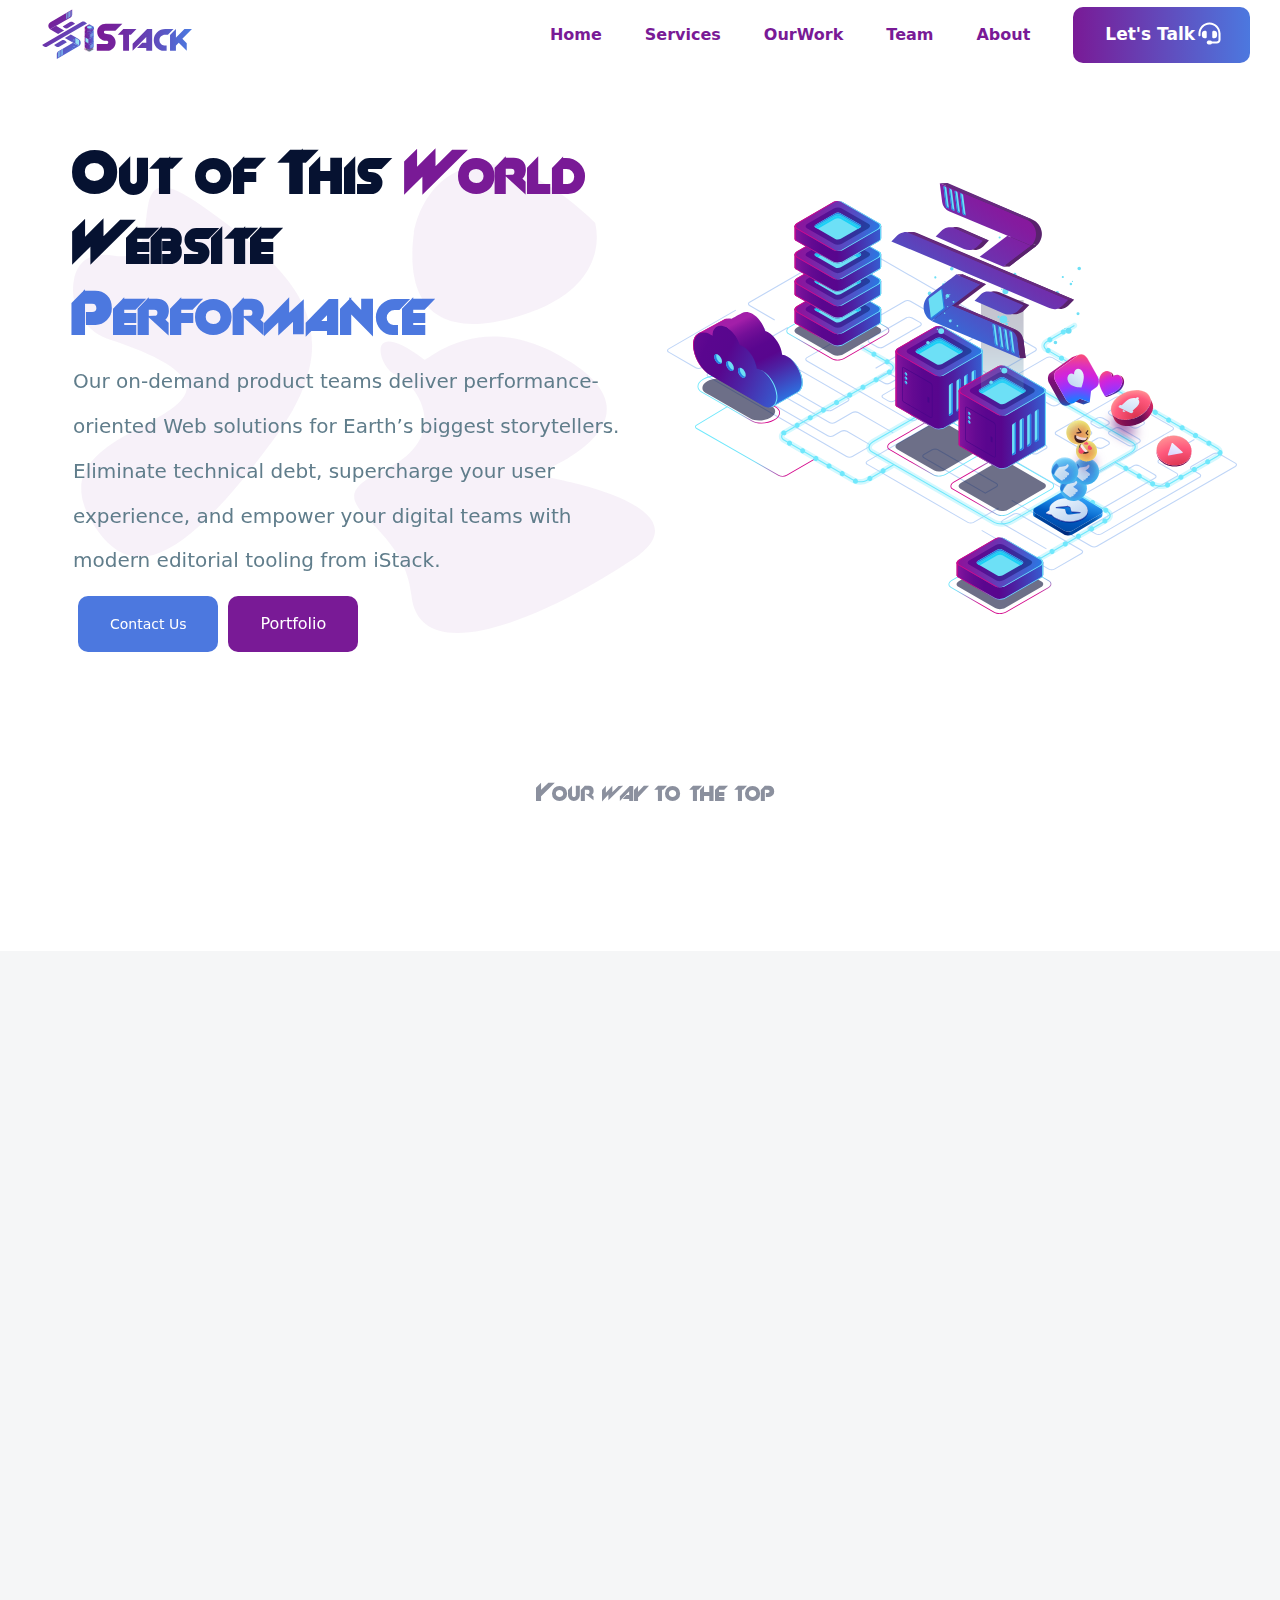
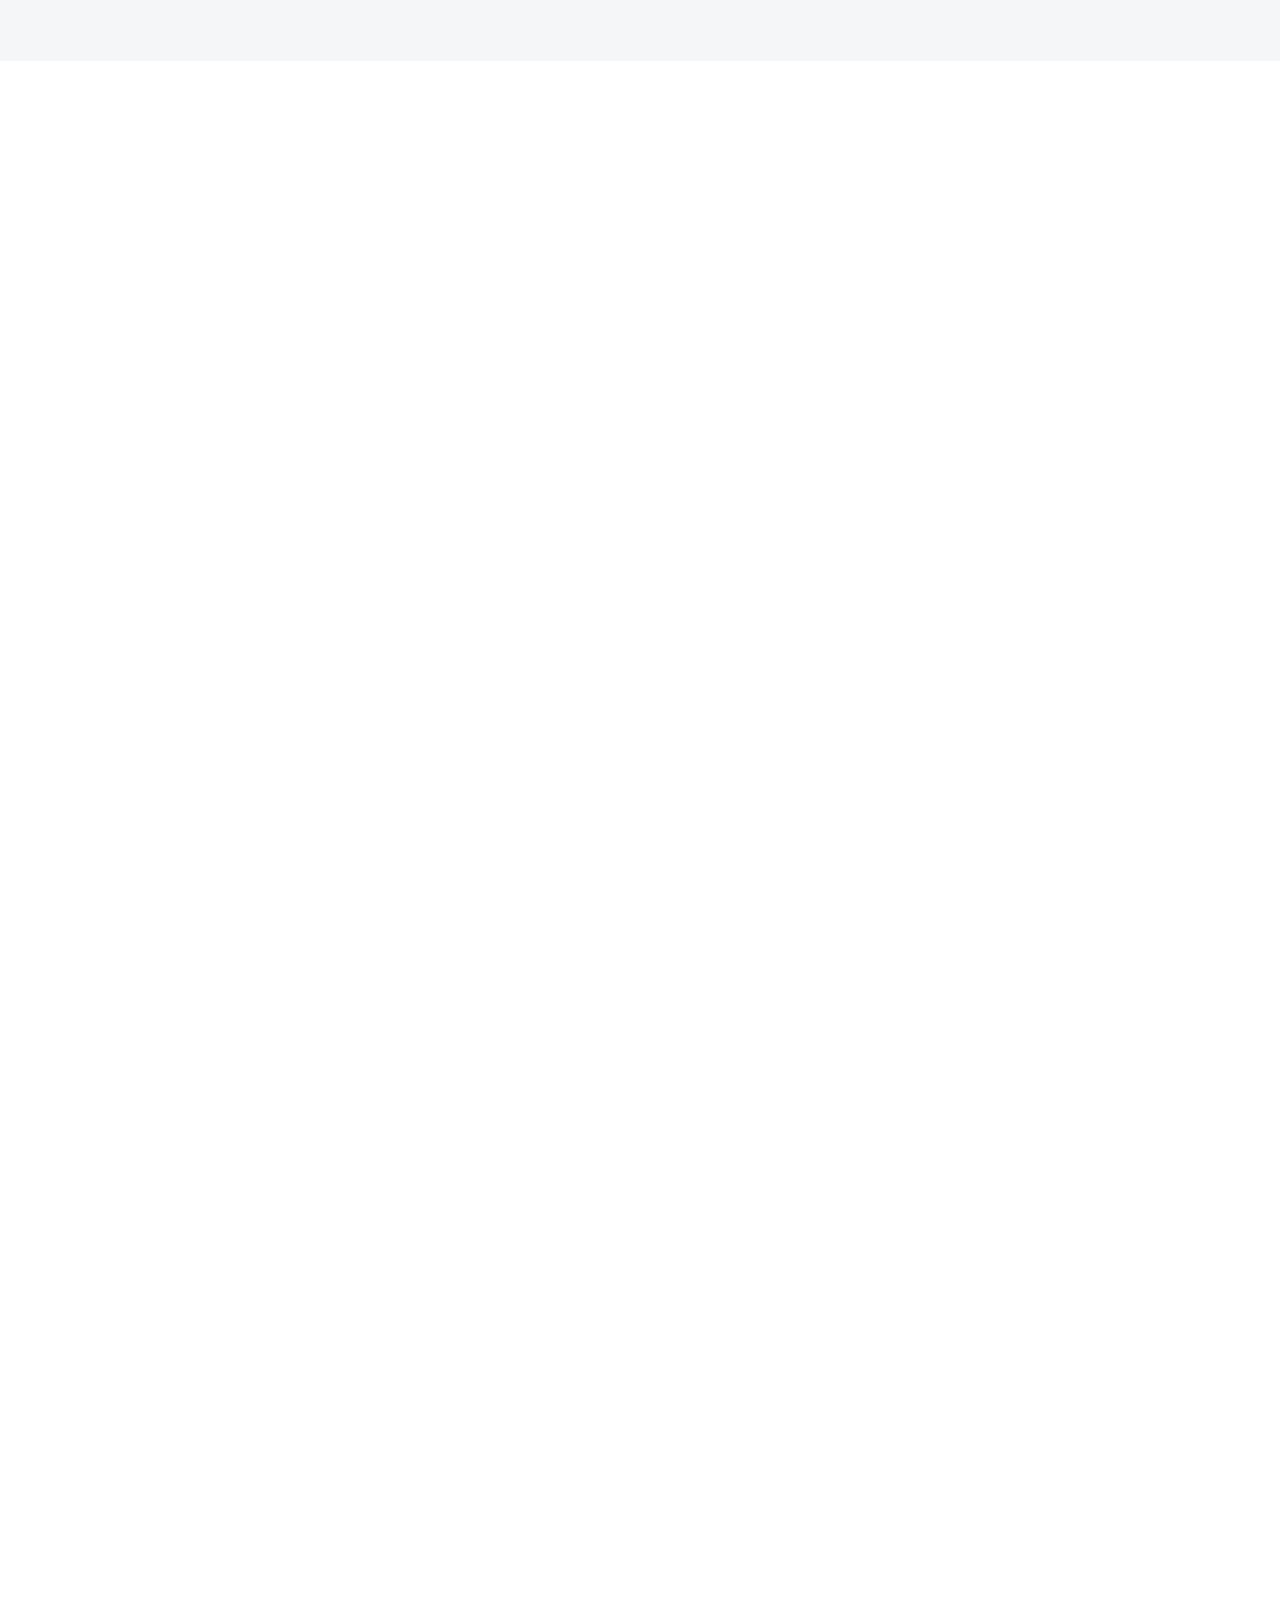
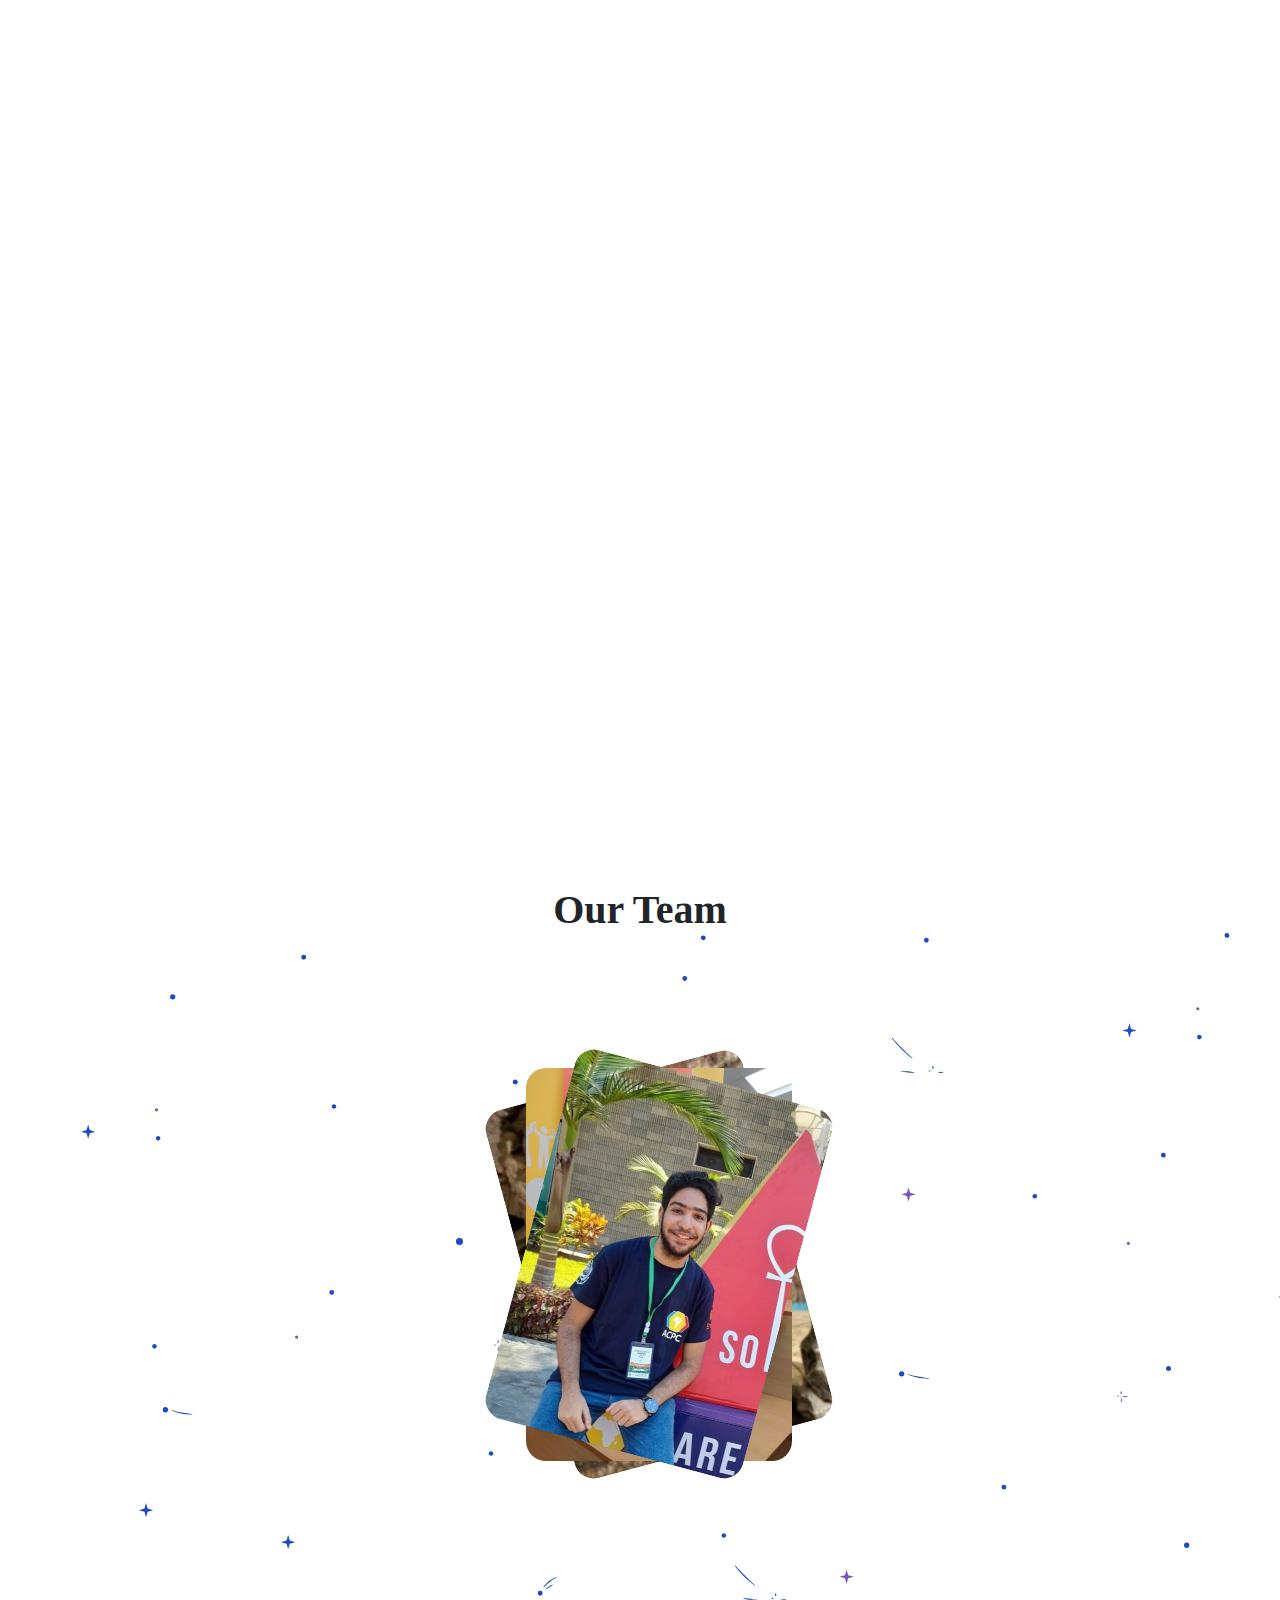
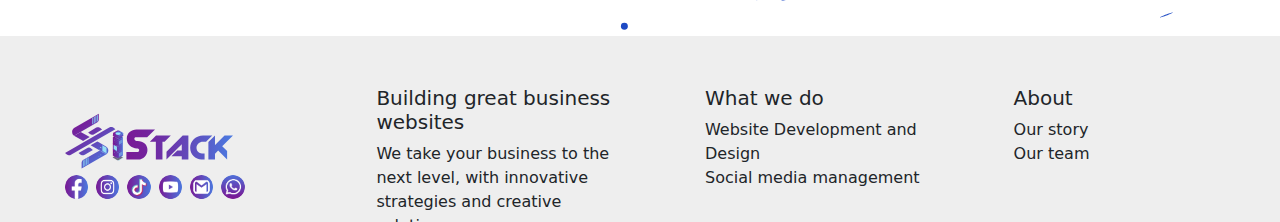
==== commit 1ddc9c7f: "AddSomeAnimations" ====
--- a/index.html
+++ b/index.html
@@ -70,7 +70,7 @@
                     
                     <div style="display: flex;
                     justify-content: center;">
-                        <button class="LearnBtn" style="font-size: 14px;">Contact Us</button>
+                        <button class="LearnBtn" style="font-size: 14px;text-wrap:nowrap;">Contact Us</button>
                         <button class="LearnBtn">Portfolio</button>
                     </div>
                     
@@ -122,10 +122,10 @@
     <section class="WeAreSection">
         <div class="container">
             <div class="row">
-                <div class="col-lg-6 WeAreLeft">
+                <div class="col-lg-6 WeAreLeft" data-aos="fade-right">
                     <img src="Images/brand.png" width="50%" alt="">
                 </div>
-                <div class="col-lg-6 WeAreRight">
+                <div class="col-lg-6 WeAreRight" data-aos="fade-left">
                     <h1>    
                         We’re about so much <br> more than <span> websites</span>
                     </h1>
@@ -354,18 +354,18 @@
 
 
 
-    <section class="GoalSection">
+    <section class="GoalSection" data-aos="fade-up"> 
         <div class="container">
             <div class="row">
                 <div class="col-lg-6  GoalHeader">
                     <div class="row">
-                        <div class="col-lg-12 GoalHeaderContainer">
+                        <div class="col-lg-12 GoalHeaderContainer" data-aos="fade-right">
                             <h1>Our goal is to simply make 
                                 the Internet better. Through speed, 
                                 through performance, and through experience.
                             </h1>
                         </div>
-                        <div class="col-lg-12">
+                        <div class="col-lg-12" data-aos="fade-up">
                             <button class="LearnBtn">Work With Us</button>
                         </div>
                     </div>
@@ -379,7 +379,7 @@
 
 
 
-    <section id="OurWork" class="OurWorkSection">
+    <section id="OurWork" class="OurWorkSection" data-aos="fade-up">
         <div class="container">
             <div class="row WorkCardsContainer">
                 <div class="col-lg-12 WorkHeader">
